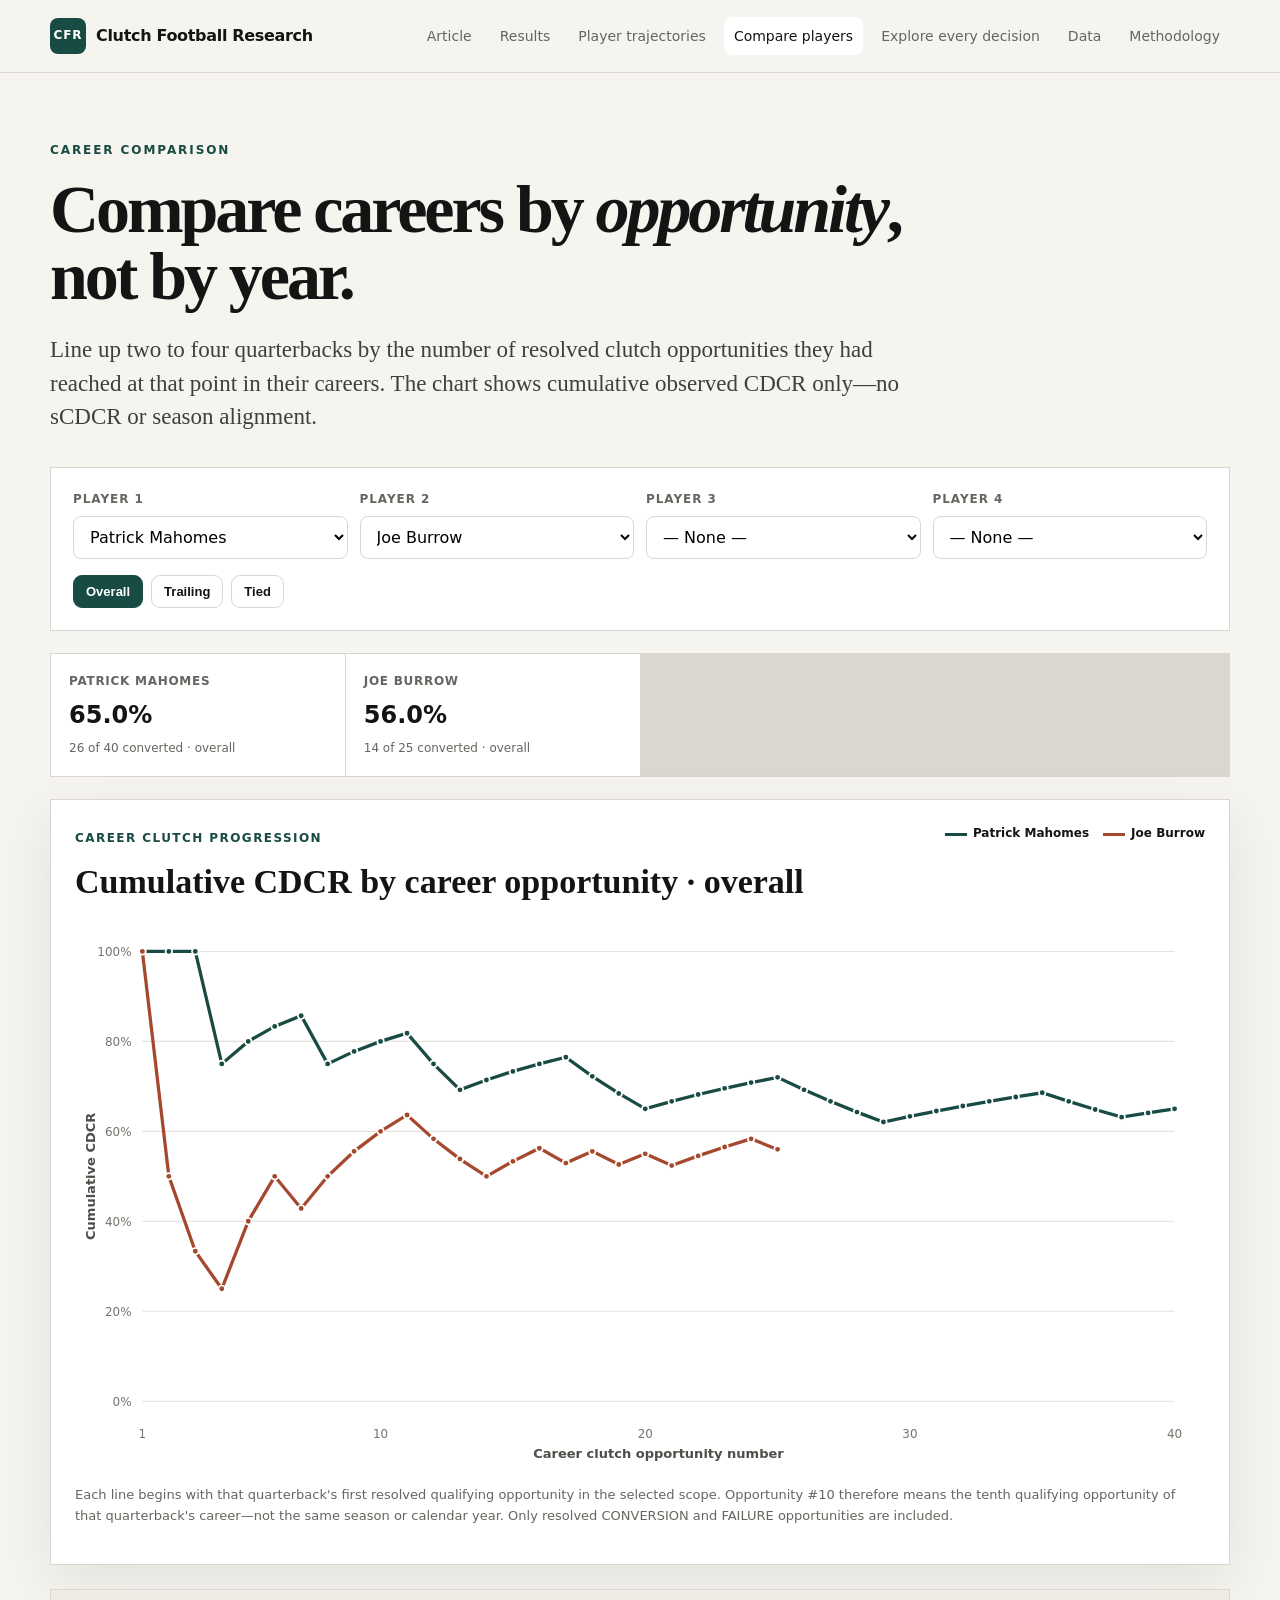
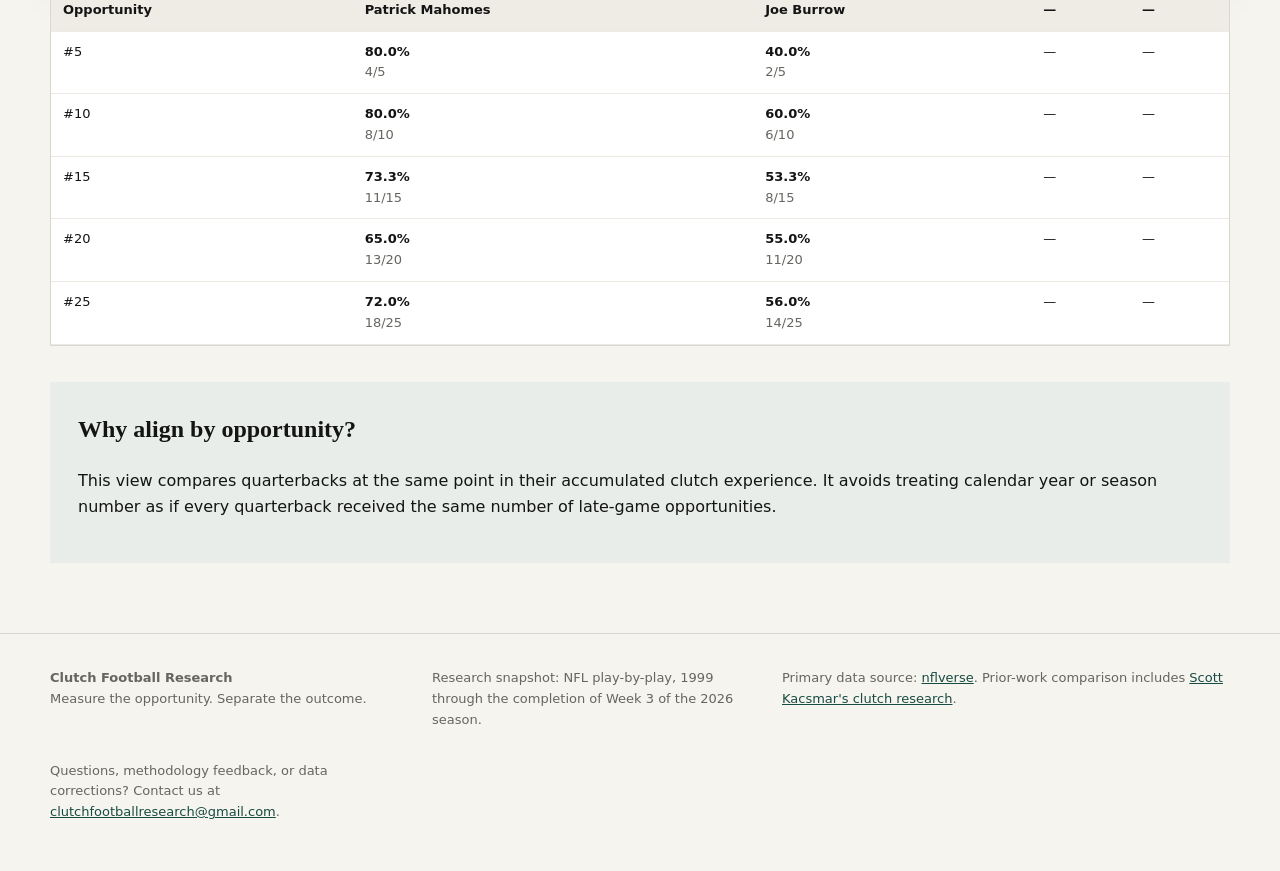
==== compare.html @ bd1e901d "Publish Clutch Football Research" ====
<!doctype html>
<html lang="en">
<head>
  <meta charset="utf-8">
  <meta name="viewport" content="width=device-width, initial-scale=1">
  <meta name="robots" content="noindex, nofollow">
  <title>Compare players | Clutch Football Research</title>
  <meta name="description" content="What 4,531 NFL late-game opportunities tell us about quarterback performance under pressure — and why no single statistic can answer the question by itself.">
  <link rel="stylesheet" href="assets/styles.css?v=20261002-compare-careers-1">
  
</head>
<body>
<header class="site-header">
  <div class="shell header-inner">
    <a class="brand" href="index.html"><span class="brand-mark">CFR</span><span>Clutch Football Research</span></a>
    <nav><a class="nav-link " href="index.html">Article</a><a class="nav-link " href="results.html">Results</a><a class="nav-link " href="players.html">Player trajectories</a><a class="nav-link active" href="compare.html">Compare players</a><a class="nav-link " href="explore.html">Explore every decision</a><a class="nav-link " href="data.html">Data</a><a class="nav-link " href="methodology.html">Methodology</a></nav>
  </div>
</header>
<main>

<section class="page-hero compact">
  <div class="shell">
    <div class="eyebrow">Career comparison</div>
    <h1>Compare careers by <em>opportunity</em>, not by year.</h1>
    <p class="dek">Line up two to four quarterbacks by the number of resolved clutch opportunities they had reached at that point in their careers. The chart shows cumulative observed CDCR only—no sCDCR or season alignment.</p>
  </div>
</section>
<section class="shell section">
  <div class="compare-controls">
    <div class="compare-player-grid">
      <label><span>Player 1</span><select class="compare-player" data-player-slot="0"></select></label>
      <label><span>Player 2</span><select class="compare-player" data-player-slot="1"></select></label>
      <label><span>Player 3</span><select class="compare-player" data-player-slot="2"></select></label>
      <label><span>Player 4</span><select class="compare-player" data-player-slot="3"></select></label>
    </div>
    <div class="scope-toggle compare-scope" role="group" aria-label="Comparison scope">
      <button class="button small active" data-compare-scope="overall">Overall</button>
      <button class="button small" data-compare-scope="trailing">Trailing</button>
      <button class="button small" data-compare-scope="tied">Tied</button>
    </div>
  </div>

  <div class="compare-summary" id="compare-summary"></div>

  <article class="compare-card">
    <div class="compare-card-head">
      <div>
        <span class="kicker">Career clutch progression</span>
        <h2 id="compare-title">Cumulative CDCR by career opportunity</h2>
      </div>
      <div class="compare-legend" id="compare-legend"></div>
    </div>
    <div id="compare-chart" class="compare-chart" aria-label="Quarterback cumulative CDCR by career clutch opportunity"></div>
    <p class="fineprint">Each line begins with that quarterback's first resolved qualifying opportunity in the selected scope. Opportunity #10 therefore means the tenth qualifying opportunity of that quarterback's career—not the same season or calendar year. Only resolved CONVERSION and FAILURE opportunities are included.</p>
  </article>

  <div class="compare-table-wrap">
    <table class="data-table" id="compare-table">
      <thead>
        <tr>
          <th>Opportunity</th>
          <th id="compare-col-1">Player 1</th>
          <th id="compare-col-2">Player 2</th>
          <th id="compare-col-3">Player 3</th>
          <th id="compare-col-4">Player 4</th>
        </tr>
      </thead>
      <tbody></tbody>
    </table>
  </div>

  <aside class="transparency-box">
    <h2>Why align by opportunity?</h2>
    <p>This view compares quarterbacks at the same point in their accumulated clutch experience. It avoids treating calendar year or season number as if every quarterback received the same number of late-game opportunities.</p>
  </aside>
</section>

</main>
<footer class="site-footer">
  <div class="shell footer-grid">
    <div><strong>Clutch Football Research</strong><br><span>Measure the opportunity. Separate the outcome.</span></div>
    <div>Research snapshot: NFL play-by-play, 1999 through the completion of Week 3 of the 2026 season.</div>
    <div>Primary data source: <a href="https://www.nflverse.com/" rel="noopener">nflverse</a>. Prior-work comparison includes <a href="https://www.365scores.com/news/justin-herbert-more-clutch-nfl-quarterback" rel="noopener">Scott Kacsmar's clutch research</a>.</div>
    <div>Questions, methodology feedback, or data corrections? Contact us at <a href="mailto:clutchfootballresearch@gmail.com">clutchfootballresearch@gmail.com</a>.</div>
  </div>
</footer>
<script src="assets/site.js?v=20261002-compare-careers-1"></script>
<script>window.CFR_PAGE="compare";</script>
</body>
</html>
---- assets/styles.css ----
:root{--bg:#f5f4ef;--paper:#fff;--ink:#141414;--muted:#66655f;--line:#d9d7cf;--accent:#184b43;--accent2:#a5482d;--soft:#e8ede9;--shadow:0 18px 55px rgba(0,0,0,.08)}
*{box-sizing:border-box}html{scroll-behavior:smooth}body{margin:0;background:var(--bg);color:var(--ink);font-family:Inter,ui-sans-serif,system-ui,-apple-system,BlinkMacSystemFont,"Segoe UI",sans-serif;line-height:1.6}
a{color:var(--accent)}img{max-width:100%;height:auto}.shell{width:min(1180px,calc(100% - 40px));margin:auto}.article-shell{width:min(820px,calc(100% - 40px));margin:auto}
.site-header{position:sticky;top:0;z-index:20;background:rgba(245,244,239,.94);backdrop-filter:blur(12px);border-bottom:1px solid var(--line)}.header-inner{height:72px;display:flex;align-items:center;justify-content:space-between;gap:24px}.brand{display:flex;align-items:center;gap:10px;text-decoration:none;color:var(--ink);font-weight:800;letter-spacing:-.02em}.brand-mark{display:inline-grid;place-items:center;width:36px;height:36px;background:var(--accent);color:#fff;border-radius:8px;font-size:12px;letter-spacing:.08em}.site-header nav{display:flex;gap:8px;flex-wrap:wrap}.nav-link{padding:8px 10px;text-decoration:none;color:var(--muted);font-size:14px;border-radius:8px}.nav-link.active,.nav-link:hover{background:#fff;color:var(--ink)}
.hero{padding:90px 0 44px;background:linear-gradient(180deg,#eeece5 0,var(--bg) 100%)}.eyebrow{text-transform:uppercase;letter-spacing:.16em;font-weight:800;font-size:12px;color:var(--accent)}h1{font-family:Georgia,"Times New Roman",serif;font-size:clamp(46px,7vw,78px);line-height:.98;letter-spacing:-.045em;margin:16px 0 24px}.dek{font-family:Georgia,"Times New Roman",serif;font-size:23px;line-height:1.45;color:#403f3a;margin:0}.hero-stats{display:grid;grid-template-columns:repeat(3,1fr);gap:1px;background:var(--line);margin-top:42px;border:1px solid var(--line)}.hero-stats>div{background:var(--paper);padding:22px}.hero-stats strong{display:block;font-size:30px;line-height:1}.hero-stats span{display:block;color:var(--muted);font-size:13px;margin-top:8px}
.article{background:var(--paper);padding:42px 70px 70px;box-shadow:var(--shadow);margin-bottom:70px}.article p,.article li{font-family:Georgia,"Times New Roman",serif;font-size:19px;line-height:1.75}.article h2,.methodology h2{font-family:Georgia,"Times New Roman",serif;font-size:36px;line-height:1.1;margin:64px 0 20px;letter-spacing:-.03em}.article ul{padding-left:26px}.pullquote{font-size:29px!important;line-height:1.35!important;border-left:5px solid var(--accent);padding:6px 0 6px 24px;margin:38px 0!important}.formula{text-align:center;background:var(--soft);padding:22px;font-size:27px!important;font-weight:700}.comparison-strip{display:grid;grid-template-columns:repeat(3,1fr);border:1px solid var(--line);margin:30px 0}.comparison-strip.two{grid-template-columns:repeat(4,1fr)}.comparison-strip>div{padding:22px;border-right:1px solid var(--line)}.comparison-strip>div:last-child{border:0}.comparison-strip span{display:block;color:var(--muted);font-size:12px;text-transform:uppercase;letter-spacing:.06em}.comparison-strip strong{display:block;font-size:32px;margin-top:8px}.article figure{margin:40px -30px}.article figcaption,.wide-figure figcaption{color:var(--muted);font-size:14px;margin-top:10px}.closing-ranks{text-align:center;font-size:27px!important;line-height:1.55!important;padding:28px;background:#f2f0e9}.article-actions{display:flex;gap:12px;flex-wrap:wrap;margin-top:42px}
.longform{max-width:900px}.longform p,.longform li{font-size:18px;line-height:1.72}.longform h2{font-size:30px;line-height:1.18;margin:52px 0 18px}.longform strong{font-weight:650}.article-hero h1{font-size:clamp(42px,6vw,66px)}.article-hero .dek{font-size:21px}.article-table{margin:26px 0 18px}.article-table .data-table{min-width:1040px}.rank-scatter svg{width:100%;height:auto;display:block}.scatter-grid{stroke:#e5e2da;stroke-width:1}.scatter-agreement{stroke:#77746c;stroke-width:1.4;stroke-dasharray:7 6}.scatter-point{fill:#184b43;opacity:.86}.scatter-axis{fill:#77746c;font-size:11px}.scatter-label{fill:#292824;font-size:10px}.scatter-title{fill:#4f4d47;font-size:12px;font-weight:600}.formula.subtle{font-size:21px!important;font-weight:600}.clarification-box{margin:24px 0;padding:18px 20px;border-left:3px solid #8d8a82;background:#f7f5f0}.clarification-box p{margin:0 0 12px}.clarification-box p:last-child{margin-bottom:0}.source-note{border-top:1px solid var(--line);margin-top:50px;padding-top:24px;color:var(--muted);font-size:14px}
.button{display:inline-flex;align-items:center;justify-content:center;text-decoration:none;border:1px solid var(--line);background:#fff;color:var(--ink);padding:11px 16px;border-radius:9px;font-weight:700;cursor:pointer}.button.primary{background:var(--accent);color:#fff;border-color:var(--accent)}.button.small{padding:8px 12px;font-size:13px}
.page-hero{padding:68px 0 34px}.page-hero.compact h1{font-size:clamp(42px,6vw,68px);max-width:900px}.page-hero .dek{max-width:850px}.section{padding-bottom:70px}.spotlight-grid{display:grid;grid-template-columns:1fr 1fr;gap:20px}.spotlight{background:var(--paper);padding:32px;border:1px solid var(--line);box-shadow:var(--shadow)}.spotlight .kicker{font-size:12px;text-transform:uppercase;letter-spacing:.12em;color:var(--accent);font-weight:800}.spotlight h2{font-family:Georgia,serif;font-size:48px;margin:12px 0}.wide-figure{background:var(--paper);padding:24px;border:1px solid var(--line);margin:28px 0 42px}
.table-toolbar,.filters{display:flex;gap:10px;align-items:center;flex-wrap:wrap;margin:20px 0}.table-toolbar input,.filters input,.filters select{background:#fff;border:1px solid var(--line);border-radius:8px;padding:10px 12px;font:inherit;min-width:180px}.table-toolbar input{flex:1;min-width:260px}.table-wrap{overflow:auto;background:#fff;border:1px solid var(--line)}.data-table{border-collapse:collapse;width:100%;font-size:13px}.data-table th{position:sticky;top:0;background:#eeece5;text-align:left;white-space:nowrap;cursor:pointer}.data-table th,.data-table td{padding:10px 12px;border-bottom:1px solid #eceae3;vertical-align:top}.data-table tbody tr:hover{background:#faf9f5}.data-table .positive{color:#19613d;font-weight:700}.data-table .negative{color:#98361f;font-weight:700}.fineprint{color:var(--muted);font-size:13px}.ledger-summary{margin:16px 0;color:var(--muted)}.ledger-summary strong{color:var(--ink);font-size:24px}.ledger .data-table{min-width:1400px}.pager{display:flex;justify-content:center;align-items:center;gap:16px;margin:22px}.transparency-box{background:var(--soft);padding:28px;margin-top:36px}.transparency-box h2{margin-top:0;font-family:Georgia,serif}.decision-badge{display:inline-block;padding:3px 7px;border-radius:999px;font-weight:800;font-size:11px;background:#eee}.decision-badge.CONVERSION{background:#dcebdd;color:#1e5b34}.decision-badge.FAILURE{background:#f0ddd7;color:#8b311f}.decision-badge.ND-K{background:#e5e1ef;color:#55457d}.decision-badge.MANUAL_REVIEW{background:#eee4cb;color:#735a17}
.method-grid{display:grid;grid-template-columns:repeat(2,1fr);gap:16px}.method-grid article{background:#fff;border:1px solid var(--line);padding:24px}.method-grid h2{font-size:25px;margin:0 0 10px}.download-panel{display:flex;align-items:center;justify-content:space-between;gap:20px;background:var(--accent);color:#fff;padding:28px;margin-top:50px}.download-panel h2{margin:0 0 8px}.download-panel p{margin:0;color:#e4eeeb}.download-panel .button{background:#fff}
.site-footer{border-top:1px solid var(--line);padding:34px 0 48px;color:var(--muted);font-size:13px}.footer-grid{display:grid;grid-template-columns:1.1fr 1fr 1.4fr;gap:30px}

.table-help{margin:8px 0 10px;color:var(--muted);font-size:13px}.qb-top-scroll{overflow-x:scroll;overflow-y:hidden;height:20px;background:#fff;border:1px solid var(--line);border-bottom:0;scrollbar-width:auto;scrollbar-color:#817d74 #eceae3}.qb-top-scroll-inner{height:1px}.qb-top-scroll::-webkit-scrollbar{height:16px}.qb-top-scroll::-webkit-scrollbar-track{background:#eceae3}.qb-top-scroll::-webkit-scrollbar-thumb{background:#817d74;border:3px solid #eceae3;border-radius:999px}.qb-results-wrap{max-height:72vh;overflow:auto;scrollbar-gutter:stable;background:#fff}.qb-results-wrap::-webkit-scrollbar{height:16px;width:12px}.qb-results-wrap::-webkit-scrollbar-track{background:#eceae3}.qb-results-wrap::-webkit-scrollbar-thumb{background:#817d74;border:3px solid #eceae3;border-radius:999px}.qb-results-wrap #qb-table{min-width:1500px}.qb-results-wrap #qb-table th{position:sticky;top:0;z-index:5;background:#eeece5}.qb-results-wrap #qb-table th[title]{text-decoration:underline dotted;text-underline-offset:3px;text-decoration-color:#9a978f}
.clutch-breakdown-panel{background:#fff;border:1px solid var(--line);padding:24px;margin:0 0 24px;box-shadow:var(--shadow)}.clutch-breakdown-head{display:flex;align-items:flex-end;justify-content:space-between;gap:20px;flex-wrap:wrap;margin-bottom:16px}.clutch-breakdown-head .kicker{font-size:12px;text-transform:uppercase;letter-spacing:.12em;color:var(--accent);font-weight:800}.clutch-breakdown-head h2{font-family:Georgia,serif;font-size:30px;line-height:1.1;margin:5px 0 0}.clutch-breakdown-head p{max-width:520px;margin:0;color:var(--muted);font-size:14px}.clutch-breakdown{display:grid;grid-template-columns:repeat(3,1fr);gap:1px;background:var(--line);border:1px solid var(--line)}.clutch-breakdown>div{background:#fff;padding:20px}.clutch-breakdown span{display:block;color:var(--muted);font-size:12px;text-transform:uppercase;letter-spacing:.08em;font-weight:800}.clutch-breakdown strong{display:block;font-size:30px;line-height:1.05;margin:7px 0}.clutch-breakdown small{display:block;color:var(--muted);font-size:13px}.clutch-breakdown .formula-line{font-size:14px;color:var(--ink);margin-top:6px}
.compare-controls{background:#fff;border:1px solid var(--line);padding:22px;margin:0 0 22px}.compare-player-grid{display:grid;grid-template-columns:repeat(4,1fr);gap:12px}.compare-player-grid label span{display:block;font-size:12px;text-transform:uppercase;letter-spacing:.08em;font-weight:800;color:var(--muted);margin-bottom:6px}.compare-player-grid select{width:100%;background:#fff;border:1px solid var(--line);border-radius:8px;padding:10px 12px;font:inherit}.compare-scope{margin-top:16px}.compare-summary{display:grid;grid-template-columns:repeat(4,1fr);gap:1px;background:var(--line);border:1px solid var(--line);margin-bottom:22px}.compare-summary>div{background:#fff;padding:18px}.compare-summary span{display:block;color:var(--muted);font-size:12px;text-transform:uppercase;letter-spacing:.06em;font-weight:800}.compare-summary strong{display:block;font-size:24px;margin:5px 0}.compare-summary small{display:block;color:var(--muted);font-size:12px}.compare-card{background:#fff;border:1px solid var(--line);padding:24px;box-shadow:var(--shadow)}.compare-card-head{display:flex;align-items:flex-start;justify-content:space-between;gap:20px;flex-wrap:wrap}.compare-card-head .kicker{font-size:12px;text-transform:uppercase;letter-spacing:.12em;color:var(--accent);font-weight:800}.compare-card-head h2{font-family:Georgia,serif;font-size:34px;margin:5px 0 0}.compare-legend{display:flex;gap:14px;flex-wrap:wrap;font-size:12px;color:var(--muted)}.compare-legend span{display:flex;align-items:center;gap:6px}.compare-legend i{display:inline-block;width:22px;border-top:3px solid currentColor}.compare-chart{width:100%;overflow:auto;margin-top:12px}.compare-chart svg{width:100%;min-width:780px;height:auto}.compare-line{fill:none;stroke-width:3}.compare-point{stroke:#fff;stroke-width:1.5}.compare-table-wrap{overflow:auto;background:#fff;border:1px solid var(--line);margin-top:24px}.compare-table-wrap table{min-width:760px}
.trajectory-controls{display:flex;align-items:end;justify-content:space-between;gap:20px;flex-wrap:wrap;margin:12px 0 24px}.trajectory-controls label span{display:block;font-size:12px;text-transform:uppercase;letter-spacing:.08em;font-weight:800;color:var(--muted);margin-bottom:6px}.trajectory-controls select{min-width:280px;background:#fff;border:1px solid var(--line);border-radius:8px;padding:10px 12px;font:inherit}.scope-toggle{display:flex;gap:8px}.scope-toggle .active{background:var(--accent);color:#fff;border-color:var(--accent)}.trajectory-summary{display:grid;grid-template-columns:repeat(4,1fr);gap:1px;background:var(--line);border:1px solid var(--line);margin-bottom:22px}.trajectory-summary>div{background:#fff;padding:20px}.trajectory-summary span,.trajectory-summary small{display:block;color:var(--muted);font-size:12px}.trajectory-summary strong{display:block;font-size:25px;margin:5px 0}.trajectory-card{background:#fff;border:1px solid var(--line);padding:24px;box-shadow:var(--shadow)}.trajectory-card-head{display:flex;align-items:flex-start;justify-content:space-between;gap:20px}.trajectory-card-head .kicker{font-size:12px;text-transform:uppercase;letter-spacing:.12em;color:var(--accent);font-weight:800}.trajectory-card-head h2{font-family:Georgia,serif;font-size:34px;margin:5px 0 0}.trajectory-legend{display:flex;gap:16px;flex-wrap:wrap;font-size:12px;color:var(--muted)}.trajectory-legend span{display:flex;align-items:center;gap:6px}.legend-line{display:inline-block;width:24px;border-top:3px solid currentColor}.legend-line.raw{color:#2d2d2d}.legend-line.standardized{color:var(--accent)}.legend-band{width:24px;height:10px;background:#dfe8e5;border:1px solid #c8d7d2}.trajectory-chart{width:100%;overflow:auto;margin-top:10px}.trajectory-chart svg{width:100%;min-width:720px;height:auto}.chart-grid{stroke:#e5e2da;stroke-width:1}.chart-axis{fill:#77746c;font-size:11px}.confidence-band{fill:#dfe8e5;opacity:.75}.trajectory-line{fill:none;stroke-width:3}.trajectory-line.raw{stroke:#2d2d2d}.trajectory-line.standardized{stroke:var(--accent)}.chart-point.raw{fill:#2d2d2d}.chart-point.standardized{fill:var(--accent)}.eligibility-line{stroke:var(--accent2);stroke-width:1.5;stroke-dasharray:5 5}.eligibility-label{fill:var(--accent2);font-size:11px;font-weight:700}.trajectory-table-wrap{overflow:auto;background:#fff;border:1px solid var(--line);margin-top:24px}
@media(max-width:800px){.compare-player-grid{grid-template-columns:1fr 1fr}.compare-summary{grid-template-columns:1fr 1fr}.clutch-breakdown{grid-template-columns:1fr}.longform p,.longform li{font-size:17px}.longform h2{font-size:27px}.article-hero .dek{font-size:19px}.trajectory-summary{grid-template-columns:1fr 1fr}.trajectory-card-head{flex-direction:column}.header-inner{height:auto;padding:14px 0;align-items:flex-start;flex-direction:column}.site-header nav{width:100%;overflow:auto;flex-wrap:nowrap}.nav-link{white-space:nowrap}.hero{padding-top:55px}.hero-stats,.spotlight-grid,.method-grid{grid-template-columns:1fr}.article{padding:30px 22px}.article figure{margin:30px 0}.comparison-strip,.comparison-strip.two{grid-template-columns:1fr 1fr}.footer-grid{grid-template-columns:1fr}.download-panel{align-items:flex-start;flex-direction:column}}
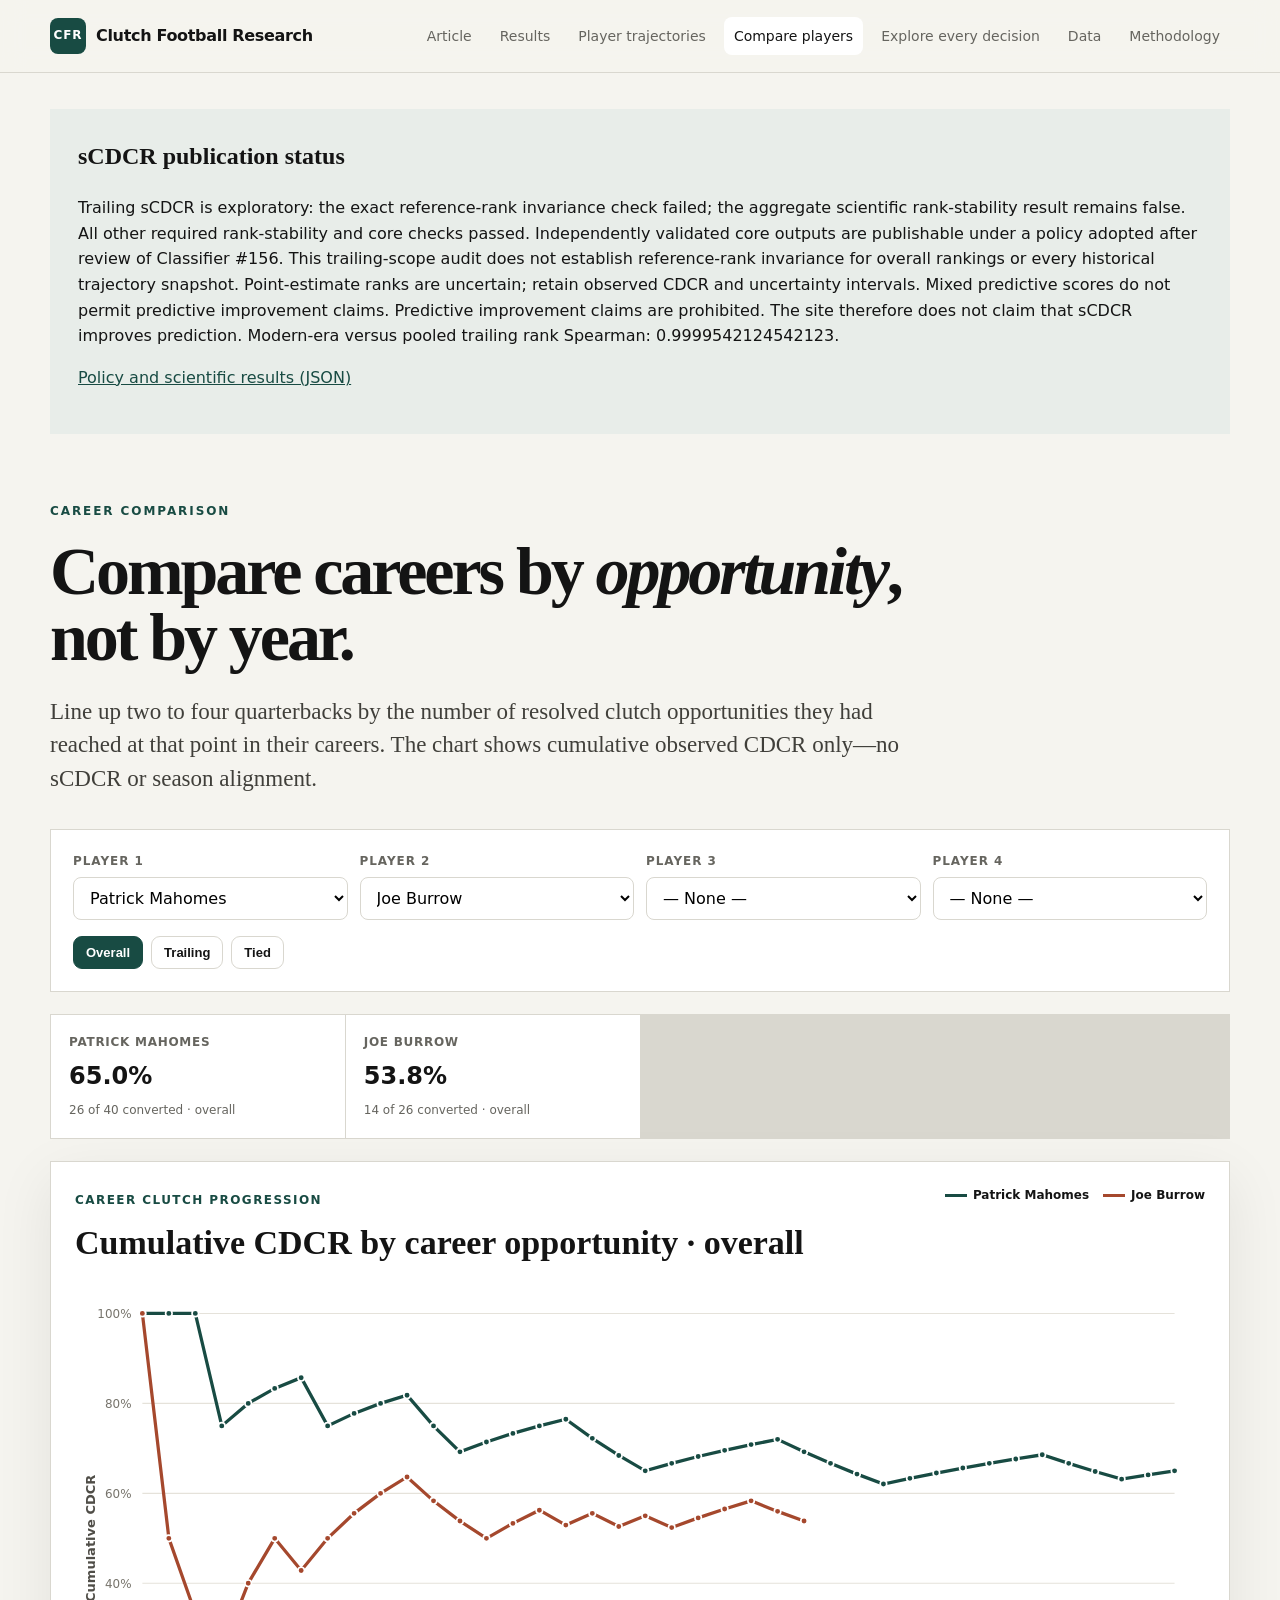
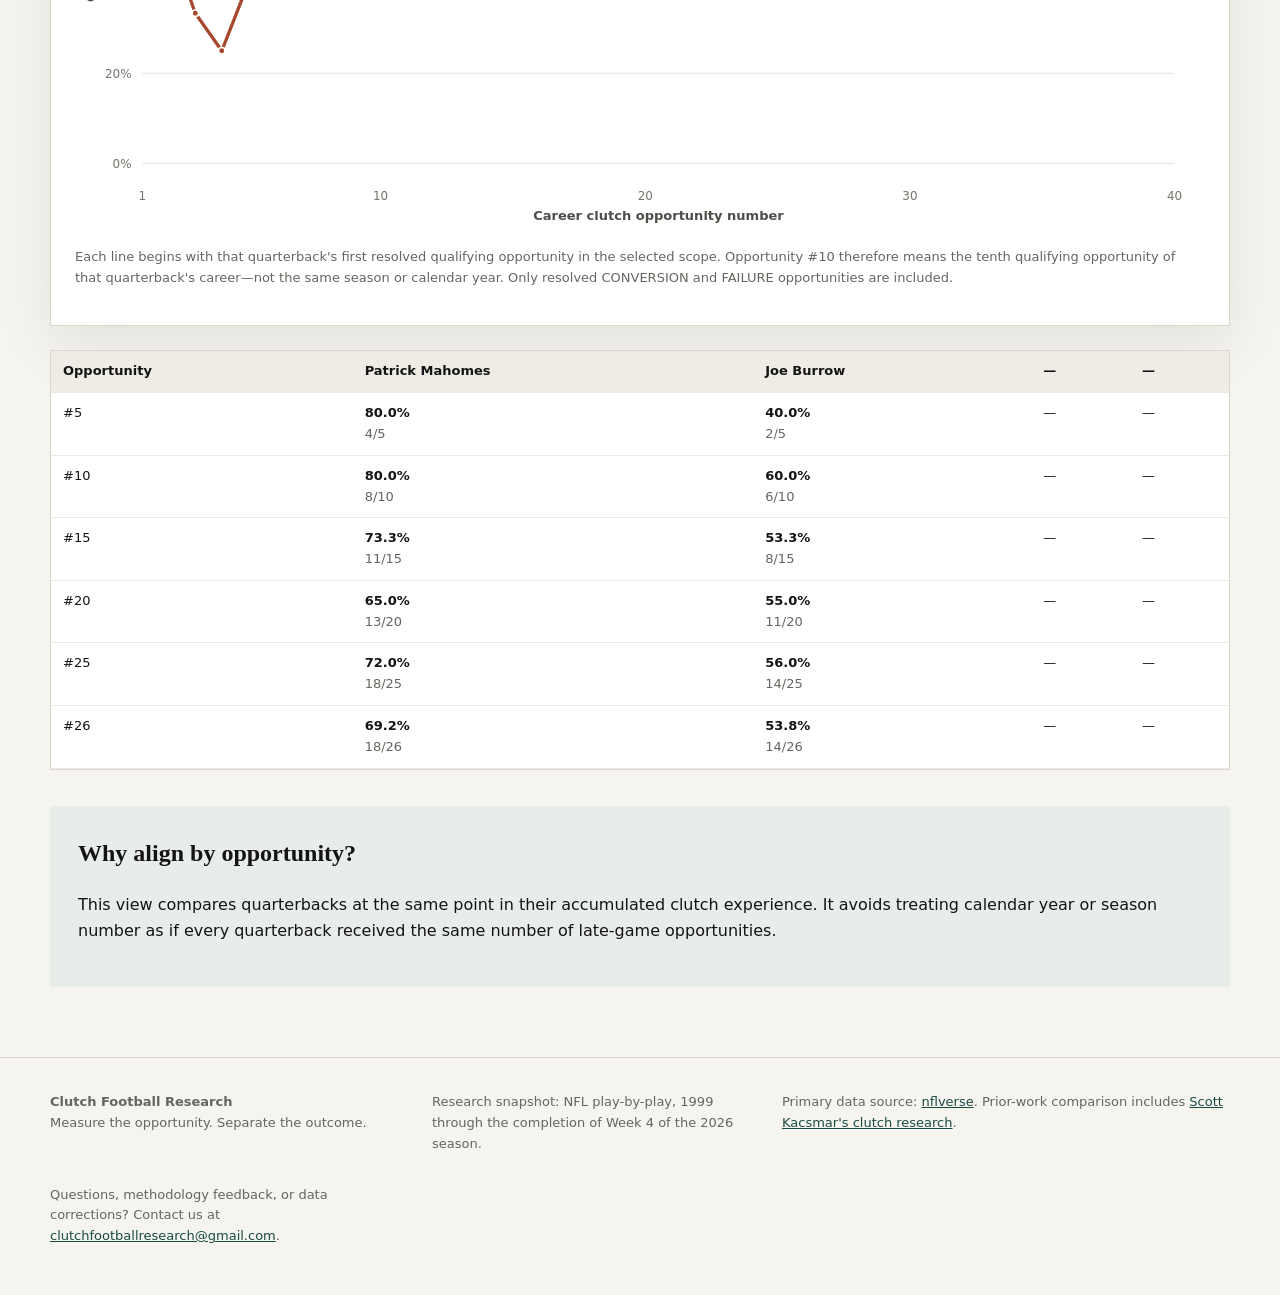
==== commit e2669d0a: "Publish Clutch Football Research" ====
--- a/compare.html
+++ b/compare.html
@@ -17,6 +17,7 @@
   </div>
 </header>
 <main>
+<aside class="shell transparency-box" aria-label="sCDCR publication status"><h2>sCDCR publication status</h2><p>Trailing sCDCR is exploratory: the exact reference-rank invariance check failed; the aggregate scientific rank-stability result remains false. All other required rank-stability and core checks passed. Independently validated core outputs are publishable under a policy adopted after review of Classifier #156. This trailing-scope audit does not establish reference-rank invariance for overall rankings or every historical trajectory snapshot. Point-estimate ranks are uncertain; retain observed CDCR and uncertainty intervals. Mixed predictive scores do not permit predictive improvement claims. Predictive improvement claims are prohibited. The site therefore does not claim that sCDCR improves prediction. Modern-era versus pooled trailing rank Spearman: 0.9999542124542123.</p><p><a href="downloads/publication_policy.json">Policy and scientific results (JSON)</a></p></aside>
 
 <section class="page-hero compact">
   <div class="shell">
@@ -79,7 +80,7 @@
 <footer class="site-footer">
   <div class="shell footer-grid">
     <div><strong>Clutch Football Research</strong><br><span>Measure the opportunity. Separate the outcome.</span></div>
-    <div>Research snapshot: NFL play-by-play, 1999 through the completion of Week 3 of the 2026 season.</div>
+    <div>Research snapshot: NFL play-by-play, 1999 through the completion of Week 4 of the 2026 season.</div>
     <div>Primary data source: <a href="https://www.nflverse.com/" rel="noopener">nflverse</a>. Prior-work comparison includes <a href="https://www.365scores.com/news/justin-herbert-more-clutch-nfl-quarterback" rel="noopener">Scott Kacsmar's clutch research</a>.</div>
     <div>Questions, methodology feedback, or data corrections? Contact us at <a href="mailto:clutchfootballresearch@gmail.com">clutchfootballresearch@gmail.com</a>.</div>
   </div>
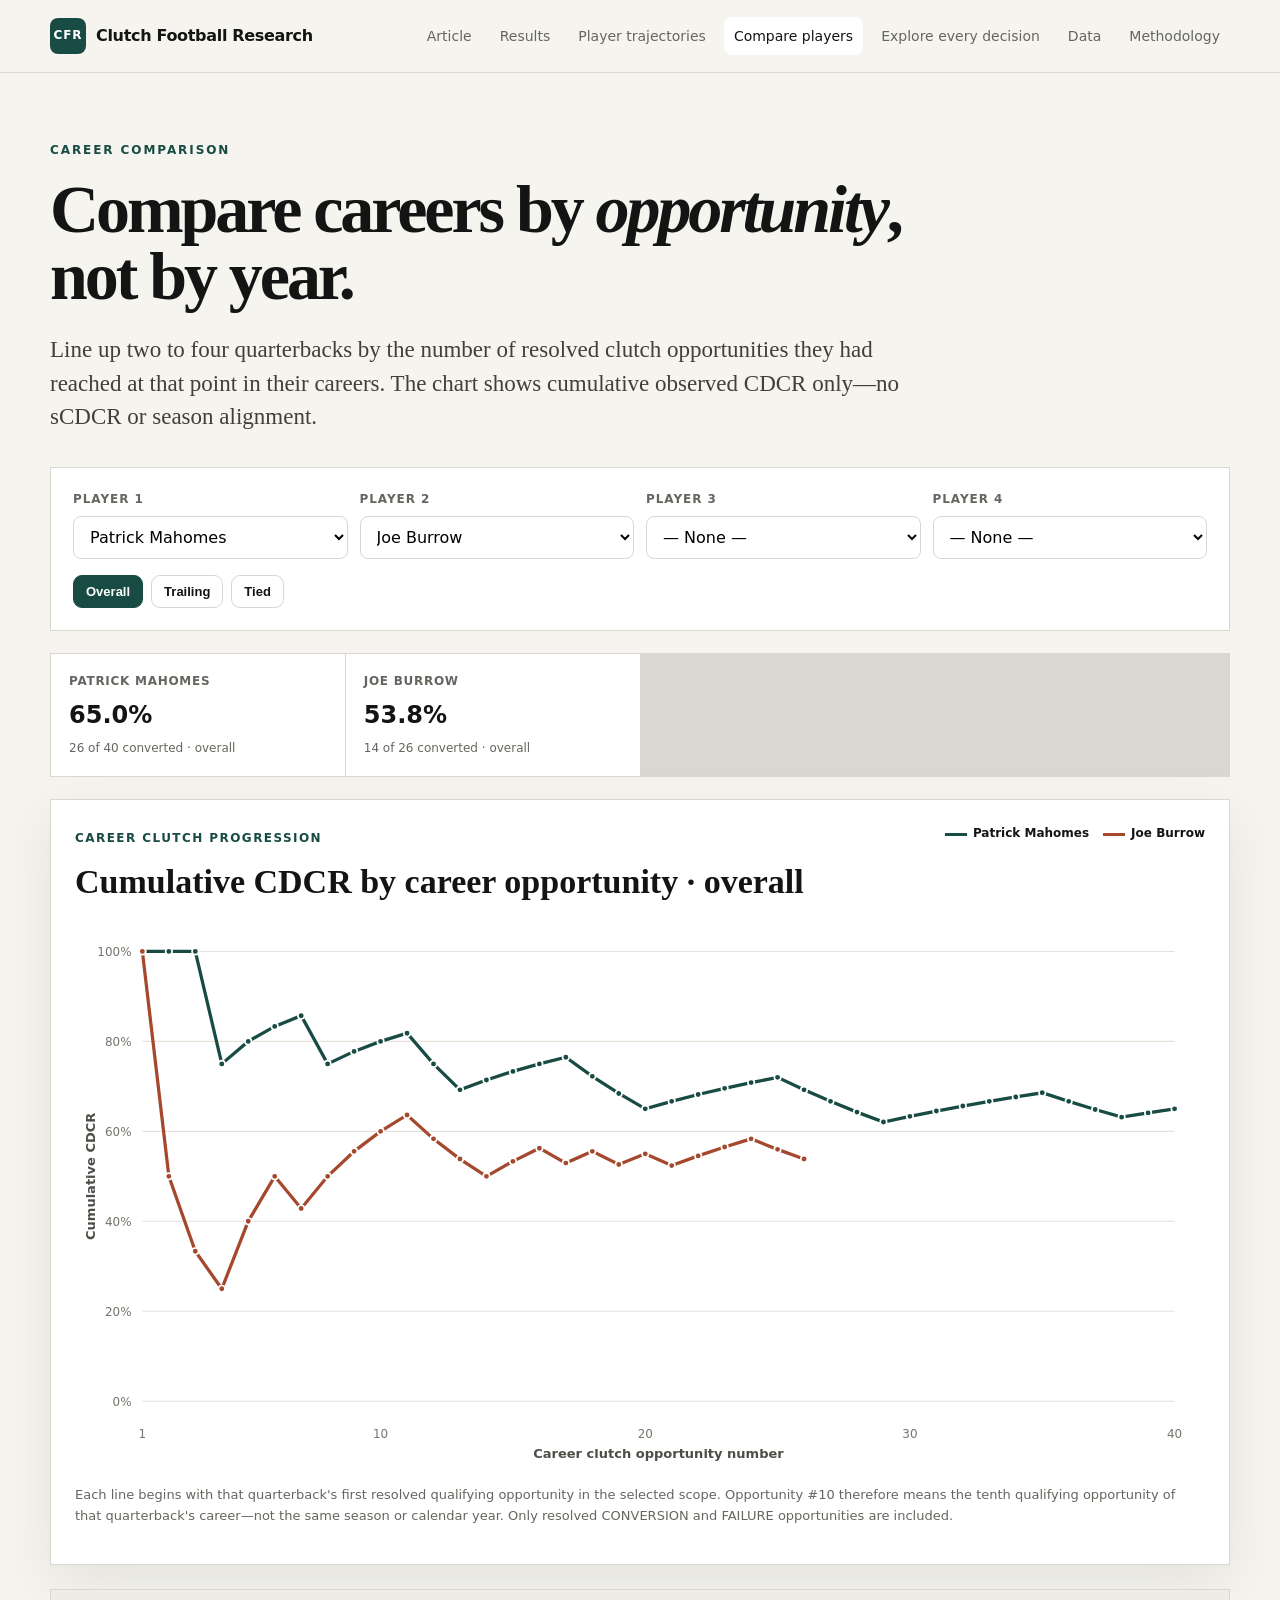
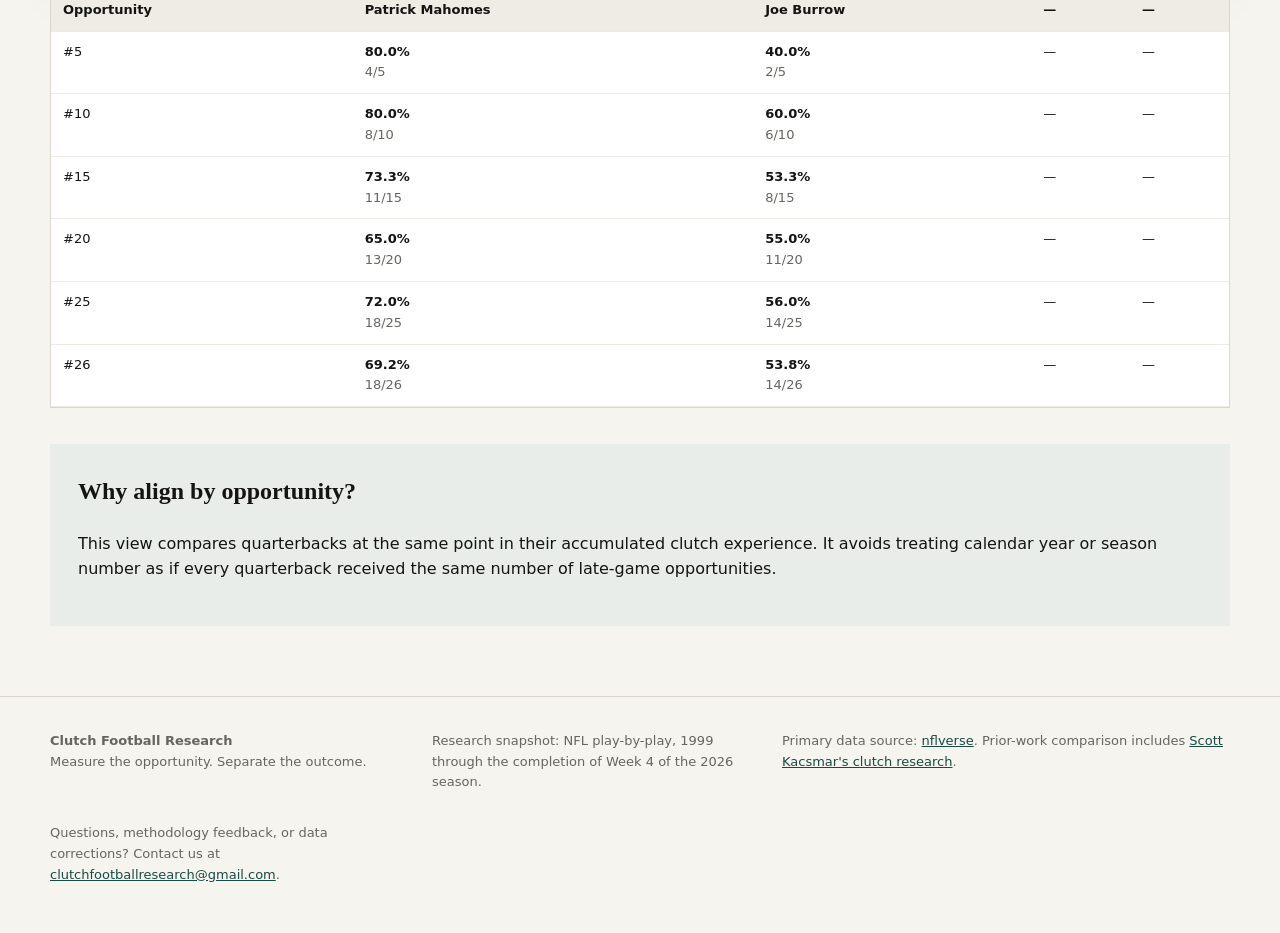
==== commit 9be8d0ea: "Publish Clutch Football Research" ====
--- a/compare.html
+++ b/compare.html
@@ -17,7 +17,6 @@
   </div>
 </header>
 <main>
-<aside class="shell transparency-box" aria-label="sCDCR publication status"><h2>sCDCR publication status</h2><p>Trailing sCDCR is exploratory: the exact reference-rank invariance check failed; the aggregate scientific rank-stability result remains false. All other required rank-stability and core checks passed. Independently validated core outputs are publishable under a policy adopted after review of Classifier #156. This trailing-scope audit does not establish reference-rank invariance for overall rankings or every historical trajectory snapshot. Point-estimate ranks are uncertain; retain observed CDCR and uncertainty intervals. Mixed predictive scores do not permit predictive improvement claims. Predictive improvement claims are prohibited. The site therefore does not claim that sCDCR improves prediction. Modern-era versus pooled trailing rank Spearman: 0.9999542124542123.</p><p><a href="downloads/publication_policy.json">Policy and scientific results (JSON)</a></p></aside>
 
 <section class="page-hero compact">
   <div class="shell">
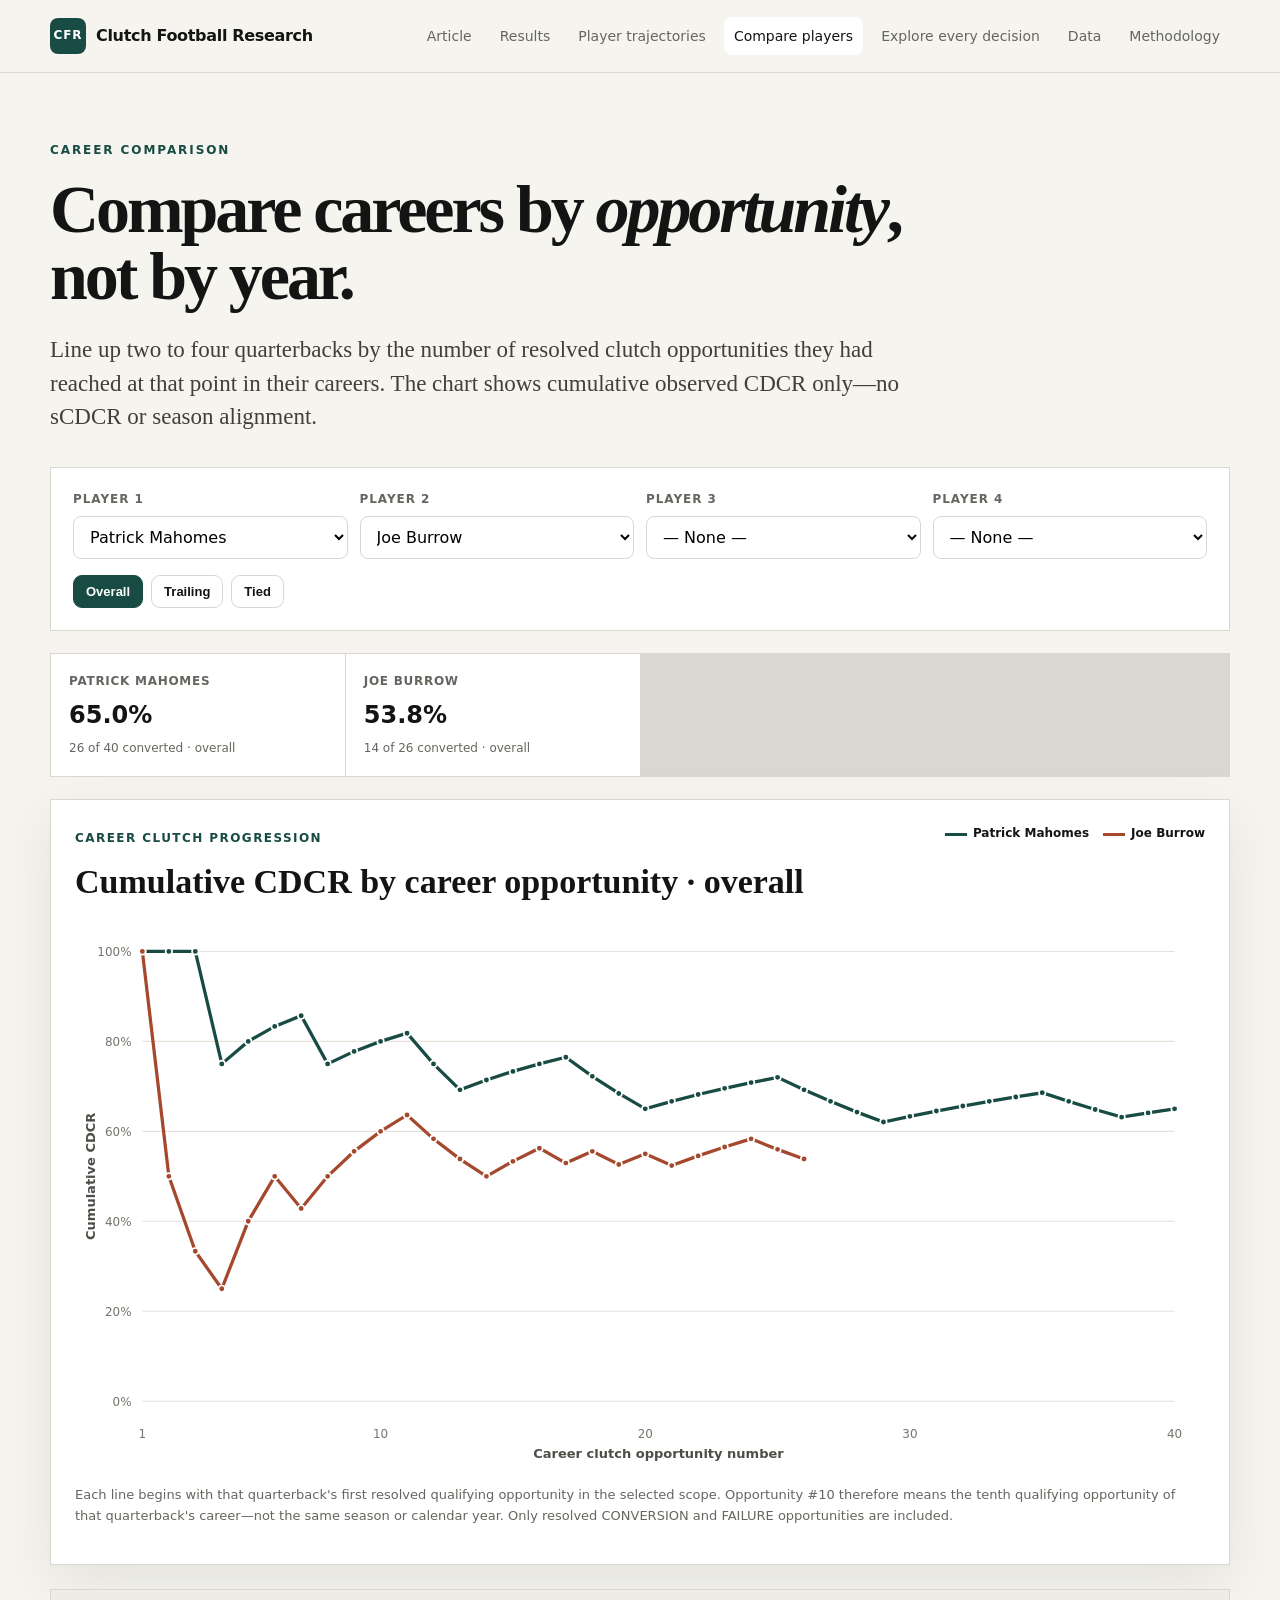
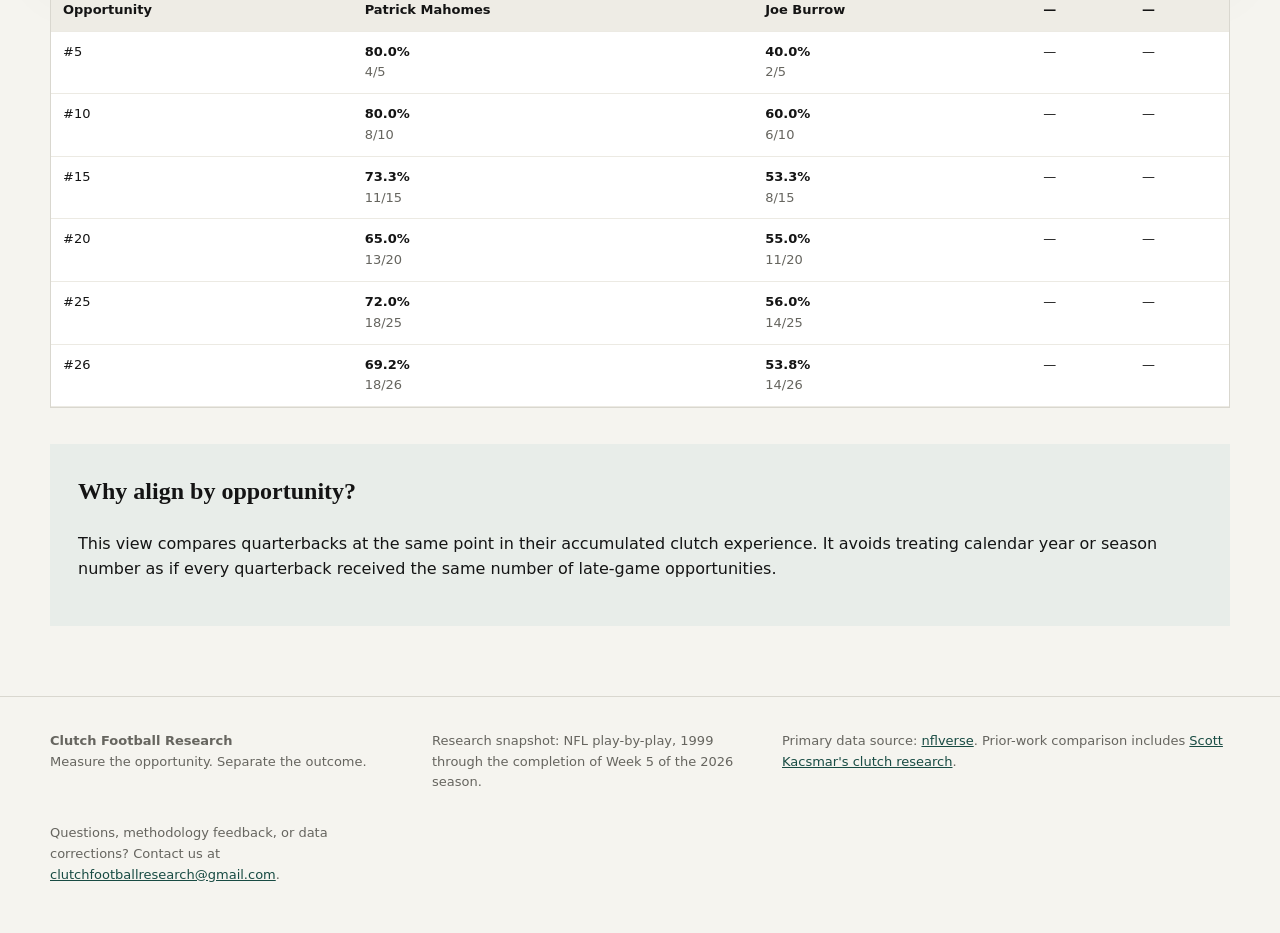
==== commit 9c820c48: "Publish Clutch Football Research" ====
--- a/compare.html
+++ b/compare.html
@@ -79,7 +79,7 @@
 <footer class="site-footer">
   <div class="shell footer-grid">
     <div><strong>Clutch Football Research</strong><br><span>Measure the opportunity. Separate the outcome.</span></div>
-    <div>Research snapshot: NFL play-by-play, 1999 through the completion of Week 4 of the 2026 season.</div>
+    <div>Research snapshot: NFL play-by-play, 1999 through the completion of Week 5 of the 2026 season.</div>
     <div>Primary data source: <a href="https://www.nflverse.com/" rel="noopener">nflverse</a>. Prior-work comparison includes <a href="https://www.365scores.com/news/justin-herbert-more-clutch-nfl-quarterback" rel="noopener">Scott Kacsmar's clutch research</a>.</div>
     <div>Questions, methodology feedback, or data corrections? Contact us at <a href="mailto:clutchfootballresearch@gmail.com">clutchfootballresearch@gmail.com</a>.</div>
   </div>
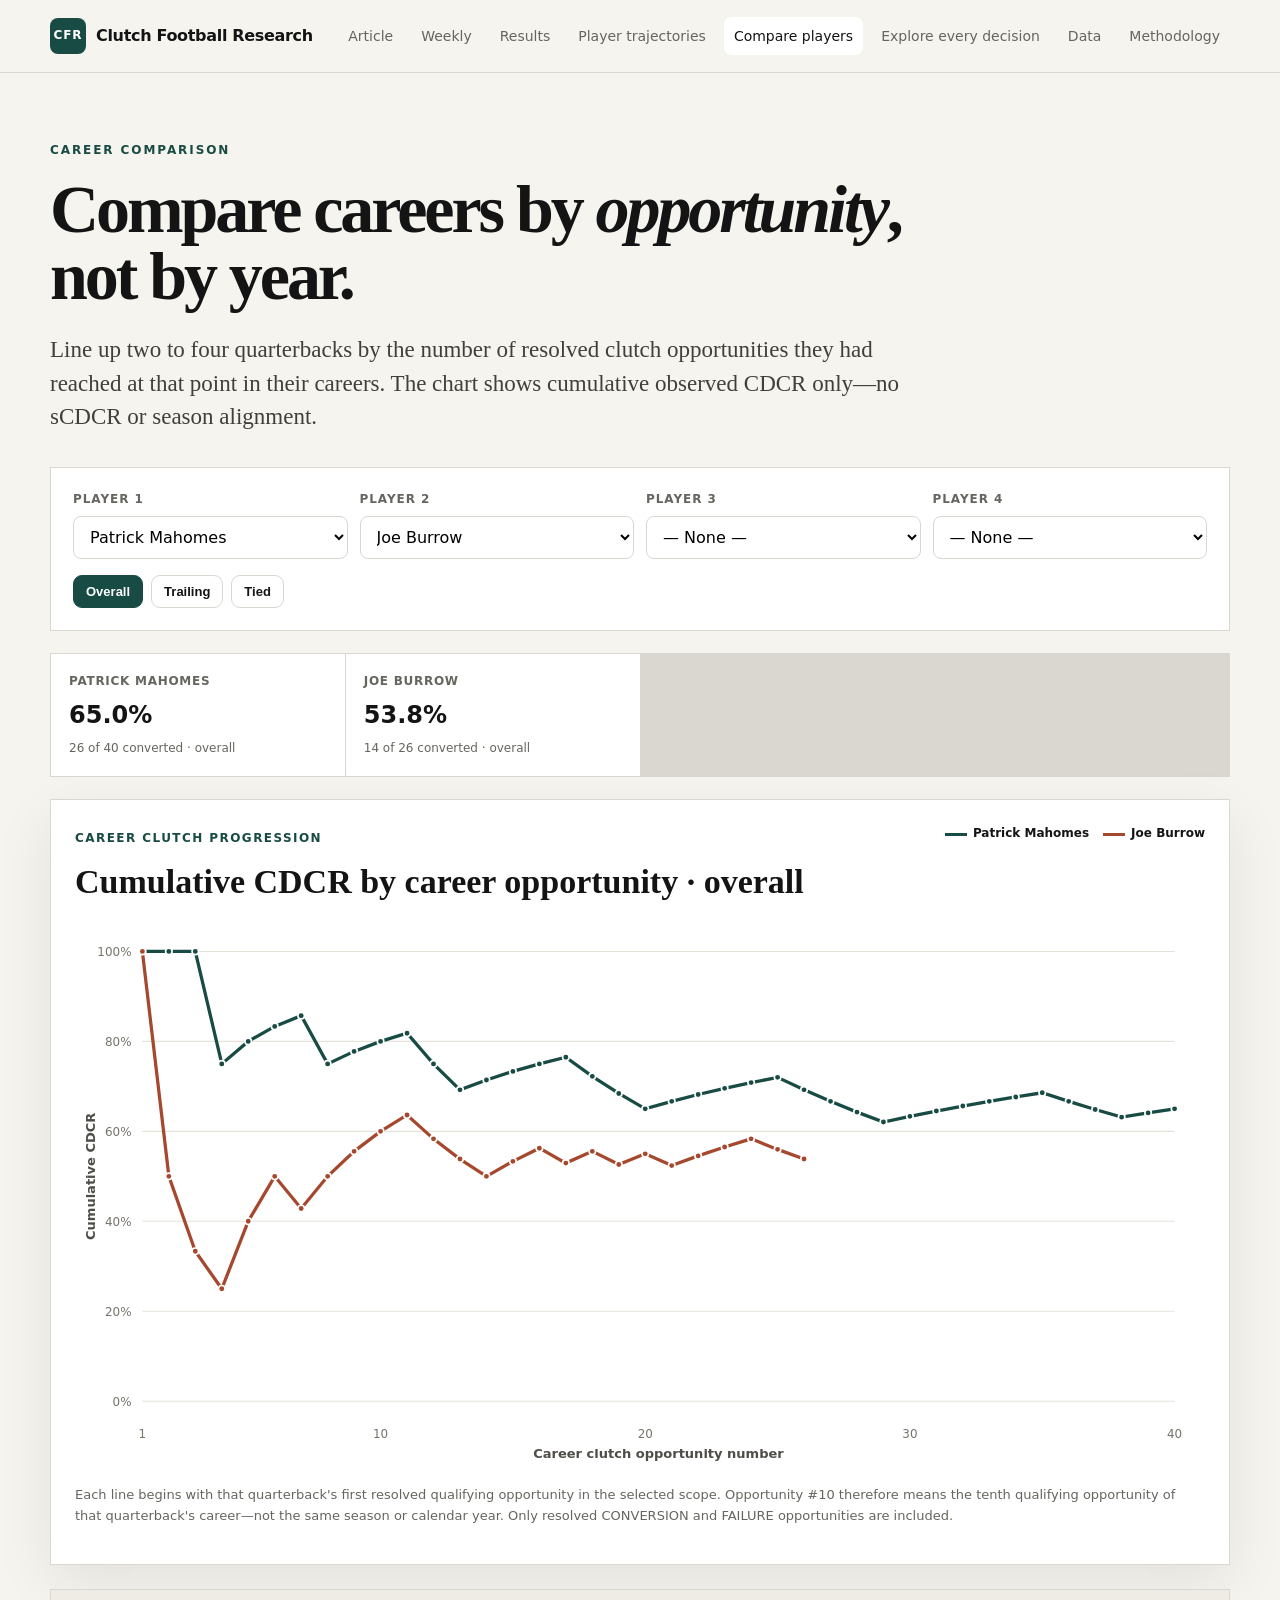
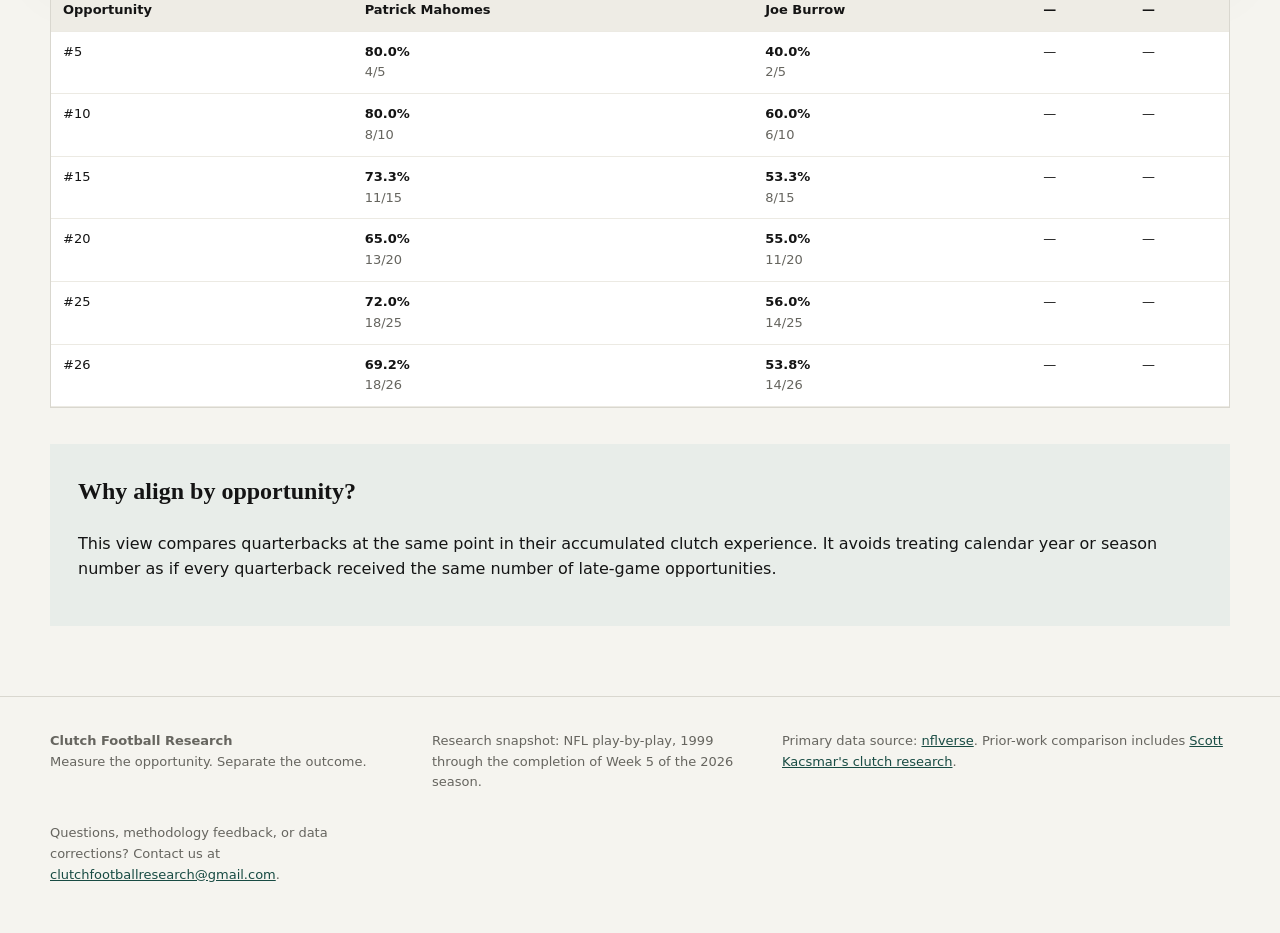
==== commit e5395d27: "Publish Clutch Football Research" ====
--- a/compare.html
+++ b/compare.html
@@ -13,7 +13,7 @@
 <header class="site-header">
   <div class="shell header-inner">
     <a class="brand" href="index.html"><span class="brand-mark">CFR</span><span>Clutch Football Research</span></a>
-    <nav><a class="nav-link " href="index.html">Article</a><a class="nav-link " href="results.html">Results</a><a class="nav-link " href="players.html">Player trajectories</a><a class="nav-link active" href="compare.html">Compare players</a><a class="nav-link " href="explore.html">Explore every decision</a><a class="nav-link " href="data.html">Data</a><a class="nav-link " href="methodology.html">Methodology</a></nav>
+    <nav><a class="nav-link " href="index.html">Article</a><a class="nav-link " href="weekly.html">Weekly</a><a class="nav-link " href="results.html">Results</a><a class="nav-link " href="players.html">Player trajectories</a><a class="nav-link active" href="compare.html">Compare players</a><a class="nav-link " href="explore.html">Explore every decision</a><a class="nav-link " href="data.html">Data</a><a class="nav-link " href="methodology.html">Methodology</a></nav>
   </div>
 </header>
 <main>
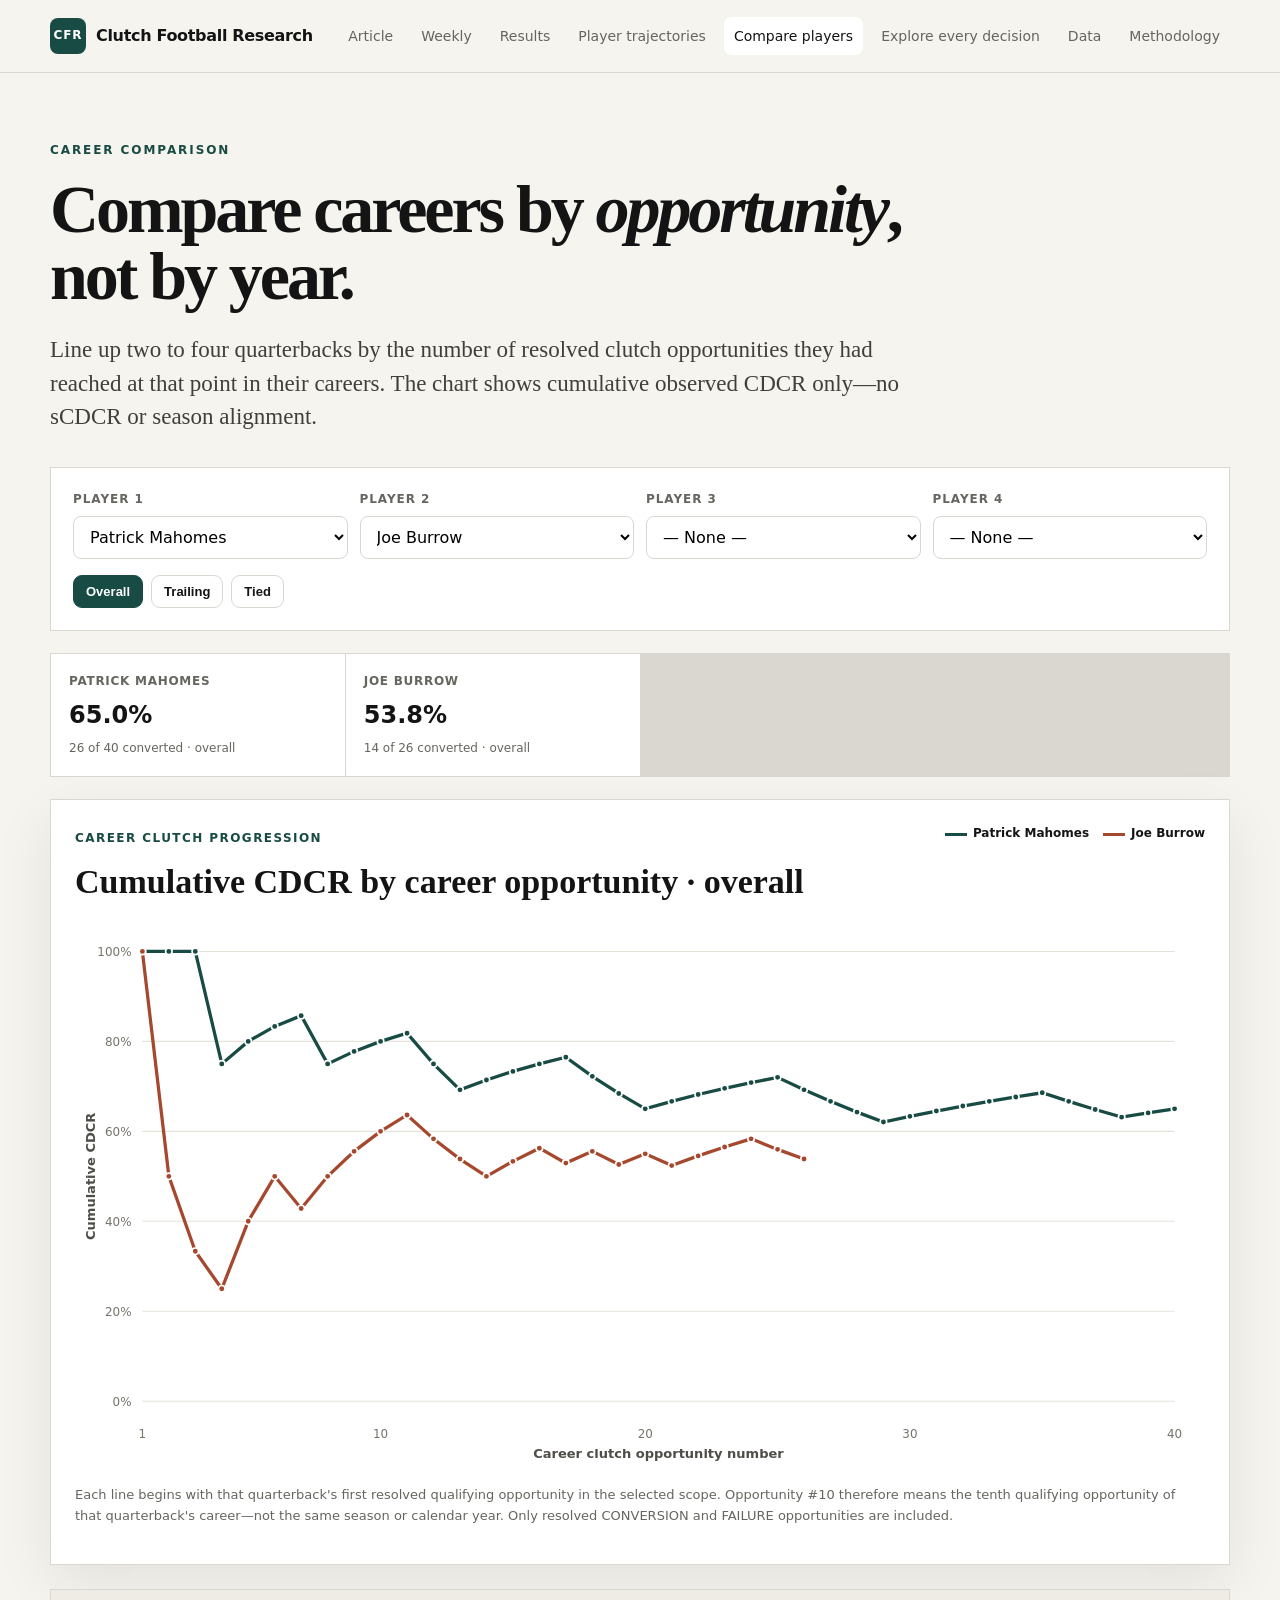
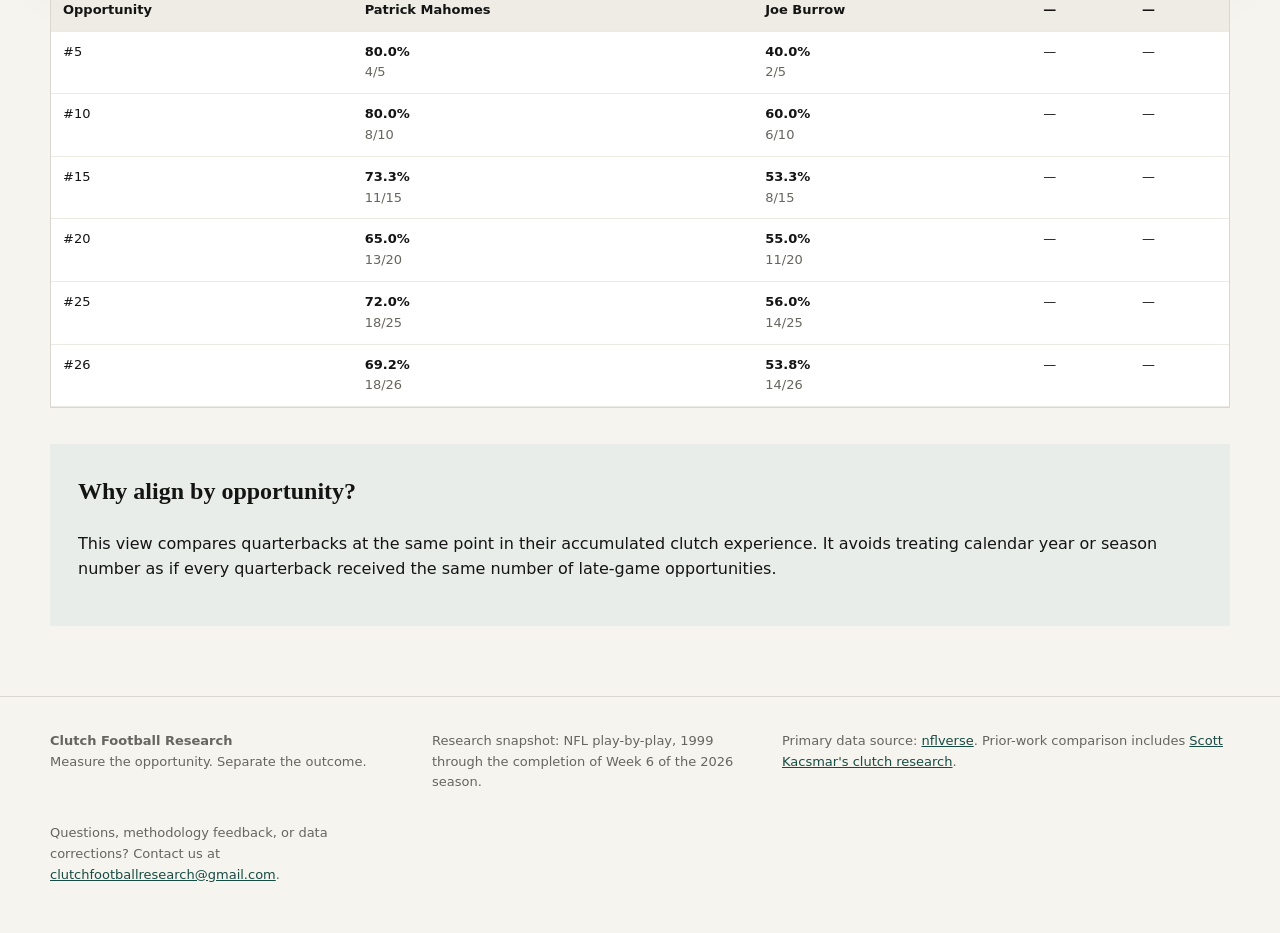
==== commit c372d254: "Publish Clutch Football Research" ====
--- a/compare.html
+++ b/compare.html
@@ -79,7 +79,7 @@
 <footer class="site-footer">
   <div class="shell footer-grid">
     <div><strong>Clutch Football Research</strong><br><span>Measure the opportunity. Separate the outcome.</span></div>
-    <div>Research snapshot: NFL play-by-play, 1999 through the completion of Week 5 of the 2026 season.</div>
+    <div>Research snapshot: NFL play-by-play, 1999 through the completion of Week 6 of the 2026 season.</div>
     <div>Primary data source: <a href="https://www.nflverse.com/" rel="noopener">nflverse</a>. Prior-work comparison includes <a href="https://www.365scores.com/news/justin-herbert-more-clutch-nfl-quarterback" rel="noopener">Scott Kacsmar's clutch research</a>.</div>
     <div>Questions, methodology feedback, or data corrections? Contact us at <a href="mailto:clutchfootballresearch@gmail.com">clutchfootballresearch@gmail.com</a>.</div>
   </div>
